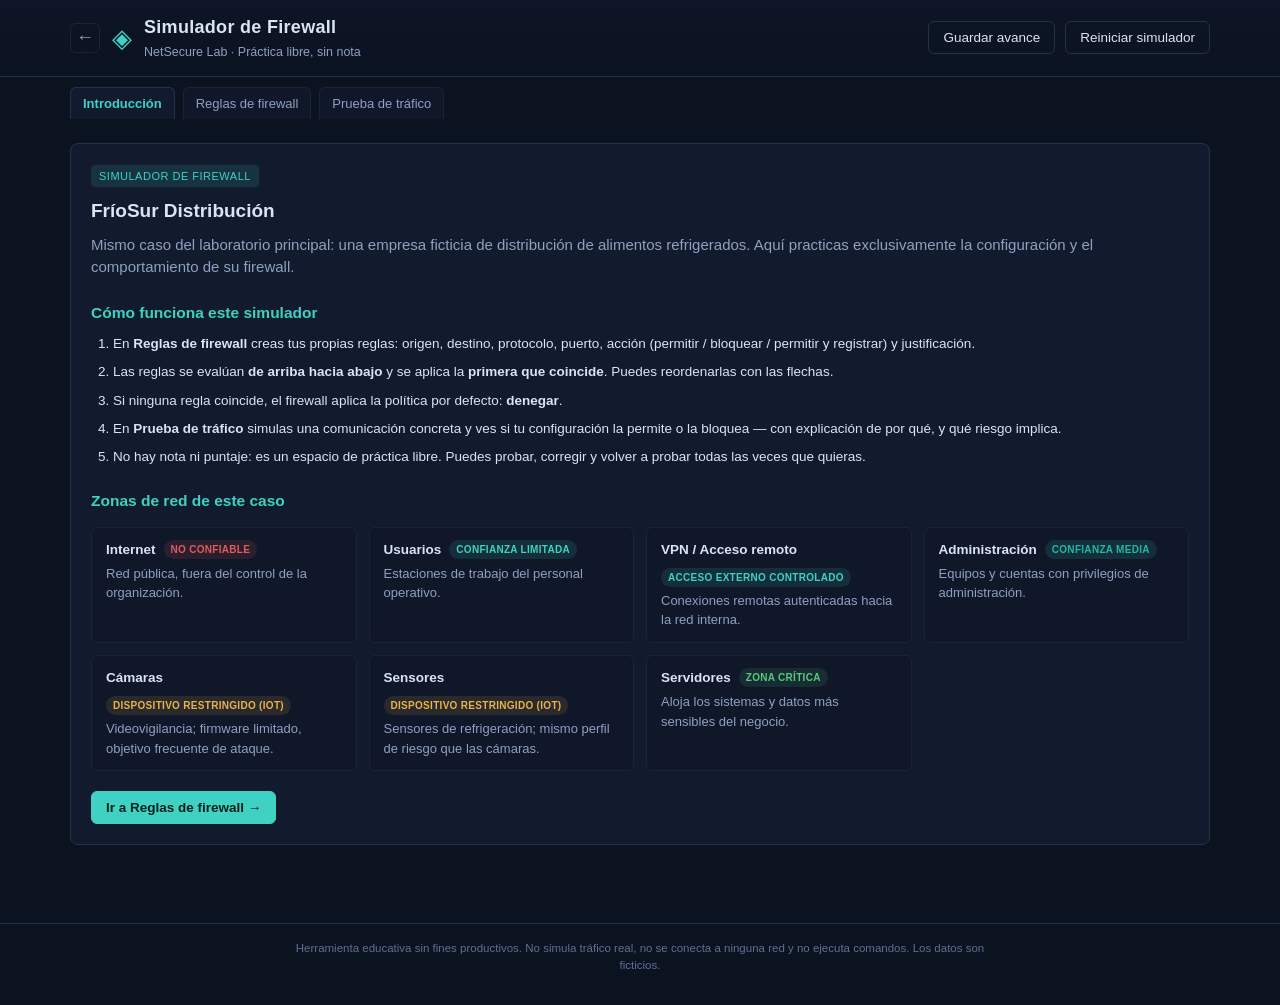
==== firewall-sim/index.html @ 4534922f "Agregar Simulador de Firewall y página de inicio con selector Reestructura el repositorio para aloja" ====
<!DOCTYPE html>
<html lang="es">
<head>
<meta charset="UTF-8">
<meta name="viewport" content="width=device-width, initial-scale=1.0">
<title>Simulador de Firewall · NetSecure Lab</title>
<link rel="stylesheet" href="css/style.css">
</head>
<body>

<header class="app-header">
  <div class="header-inner">
    <div class="brand">
      <a href="../index.html" class="brand-back" title="Volver al inicio">←</a>
      <span class="brand-mark">◈</span>
      <div class="brand-text">
        <h1>Simulador de Firewall</h1>
        <p>NetSecure Lab · Práctica libre, sin nota</p>
      </div>
    </div>
    <div class="header-actions">
      <button id="btnGuardar" class="btn btn-ghost">Guardar avance</button>
      <button id="btnReiniciar" class="btn btn-ghost">Reiniciar simulador</button>
    </div>
  </div>
</header>

<nav class="module-nav" id="moduleNav" aria-label="Navegación">
  <button class="nav-btn active" data-vista="introduccion">Introducción</button>
  <button class="nav-btn" data-vista="reglas">Reglas de firewall</button>
  <button class="nav-btn" data-vista="prueba">Prueba de tráfico</button>
</nav>

<main id="app" class="app-main">
  <p class="loading">Cargando simulador…</p>
</main>

<footer class="app-footer">
  <p>Herramienta educativa sin fines productivos. No simula tráfico real, no se conecta a ninguna red y no ejecuta comandos. Los datos son ficticios.</p>
</footer>

<div id="toast" class="toast" hidden></div>

<script src="js/motor.js"></script>
<script src="js/app.js"></script>
<script src="js/ui.js"></script>
</body>
</html>
---- firewall-sim/css/style.css ----
/* NetSecure Lab — Simulador de Firewall — mismo estilo tipo SOC del laboratorio principal */

:root {
  --bg: #0b1220;
  --bg-panel: #121b2e;
  --bg-panel-alt: #0f1729;
  --border: #24314d;
  --border-soft: #1a2439;
  --text: #dbe4f3;
  --text-muted: #8fa0c0;
  --text-faint: #5f7093;
  --accent: #3fd1c2;
  --accent-strong: #22b8a6;
  --accent-soft: rgba(63, 209, 194, 0.12);
  --warn: #e8b34a;
  --warn-soft: rgba(232, 179, 74, 0.12);
  --danger: #e35b5b;
  --danger-soft: rgba(227, 91, 91, 0.12);
  --ok: #58c97a;
  --ok-soft: rgba(88, 201, 122, 0.12);
  --radius: 8px;
  --font: "Segoe UI", Roboto, "Helvetica Neue", Arial, sans-serif;
  --font-mono: "Consolas", "SFMono-Regular", Menlo, monospace;
}

* { box-sizing: border-box; }

html, body {
  margin: 0;
  padding: 0;
  background: var(--bg);
  color: var(--text);
  font-family: var(--font);
  font-size: 15px;
  line-height: 1.5;
}

h1, h2, h3, h4 { font-weight: 600; margin: 0 0 8px; }
p { margin: 0 0 12px; }

/* ---------- Header ---------- */
.app-header {
  position: sticky;
  top: 0;
  z-index: 20;
  background: linear-gradient(180deg, #0d1526 0%, #0b1220 100%);
  border-bottom: 1px solid var(--border);
}
.header-inner {
  max-width: 1180px;
  margin: 0 auto;
  padding: 14px 20px;
  display: flex;
  align-items: center;
  justify-content: space-between;
  gap: 16px;
  flex-wrap: wrap;
}
.brand { display: flex; align-items: center; gap: 12px; }
.brand-back {
  color: var(--text-muted);
  text-decoration: none;
  font-size: 18px;
  border: 1px solid var(--border-soft);
  border-radius: 6px;
  width: 30px; height: 30px;
  display: flex; align-items: center; justify-content: center;
}
.brand-back:hover { color: var(--accent); border-color: var(--accent); }
.brand-mark {
  font-size: 26px;
  color: var(--accent);
  line-height: 1;
}
.brand-text h1 { font-size: 18px; margin: 0; letter-spacing: 0.3px; }
.brand-text p { margin: 2px 0 0; font-size: 12.5px; color: var(--text-muted); }

.header-actions { display: flex; align-items: center; gap: 10px; flex-wrap: wrap; }

.btn {
  font-family: var(--font);
  font-size: 13.5px;
  padding: 8px 14px;
  border-radius: 6px;
  border: 1px solid var(--border);
  background: var(--bg-panel);
  color: var(--text);
  cursor: pointer;
  transition: border-color .15s, background .15s;
}
.btn:hover { border-color: var(--accent); }
.btn-ghost { background: transparent; }
.btn-primary {
  background: var(--accent);
  border-color: var(--accent);
  color: #06201d;
  font-weight: 600;
}
.btn-primary:hover { background: var(--accent-strong); }
.btn-secondary { background: var(--bg-panel-alt); }
.btn-danger-outline {
  border-color: var(--danger);
  color: var(--danger);
  background: transparent;
}
.btn:disabled { opacity: .5; cursor: not-allowed; }

/* ---------- Nav ---------- */
.module-nav {
  max-width: 1180px;
  margin: 0 auto;
  padding: 10px 20px 0;
  display: flex;
  gap: 8px;
  flex-wrap: wrap;
}
.nav-btn {
  font-family: var(--font);
  font-size: 13px;
  padding: 8px 12px;
  border-radius: 6px 6px 0 0;
  border: 1px solid var(--border-soft);
  border-bottom: none;
  background: var(--bg-panel-alt);
  color: var(--text-muted);
  cursor: pointer;
}
.nav-btn:hover { color: var(--text); }
.nav-btn.active {
  background: var(--bg-panel);
  color: var(--accent);
  border-color: var(--border);
  font-weight: 600;
}

/* ---------- Main ---------- */
.app-main {
  max-width: 1180px;
  margin: 0 auto;
  padding: 24px 20px 60px;
}
.loading { color: var(--text-muted); padding: 40px 0; text-align: center; }

.panel {
  background: var(--bg-panel);
  border: 1px solid var(--border);
  border-radius: var(--radius);
  padding: 20px;
  margin-bottom: 18px;
}
.panel h2 { font-size: 19px; color: var(--text); }
.panel h3 { font-size: 15.5px; color: var(--accent); margin-top: 4px; }
.intro-text { color: var(--text-muted); }
.panel-empty {
  color: var(--text-faint);
  font-size: 13px;
  border: 1.5px dashed var(--border);
  border-radius: 8px;
  padding: 18px;
  text-align: center;
  margin-top: 12px;
}

.tag {
  display: inline-block;
  font-size: 11px;
  text-transform: uppercase;
  letter-spacing: 0.5px;
  padding: 3px 8px;
  border-radius: 4px;
  background: var(--accent-soft);
  color: var(--accent);
  margin-bottom: 10px;
}

.how-it-works { margin: 10px 0 0; padding-left: 22px; color: var(--text); font-size: 13.5px; }
.how-it-works li { margin-bottom: 8px; }

/* Case brief (zonas) */
.case-brief {
  display: grid;
  grid-template-columns: repeat(auto-fit, minmax(220px, 1fr));
  gap: 12px;
  margin-top: 14px;
}
.case-card {
  border: 1px solid var(--border-soft);
  border-radius: 6px;
  padding: 12px 14px;
  background: var(--bg-panel-alt);
}
.case-card h4 { margin: 0 0 4px; font-size: 13.5px; color: var(--text); display: flex; align-items: center; gap: 8px; flex-wrap: wrap; }
.case-card p { margin: 0; font-size: 13px; color: var(--text-muted); }

.trust-badge {
  font-size: 10px;
  text-transform: uppercase;
  letter-spacing: 0.3px;
  padding: 2px 7px;
  border-radius: 999px;
  font-weight: 700;
}
.trust-0 { background: var(--danger-soft); color: var(--danger); }
.trust-1 { background: var(--warn-soft); color: var(--warn); }
.trust-2 { background: rgba(63, 209, 194, 0.12); color: var(--accent); }
.trust-3 { background: rgba(63, 209, 194, 0.12); color: var(--accent-strong); }
.trust-4 { background: var(--ok-soft); color: var(--ok); }

/* ---------- Tables ---------- */
.table-wrap { overflow-x: auto; }
table.data-table {
  width: 100%;
  border-collapse: collapse;
  font-size: 13px;
  margin-top: 10px;
}
table.data-table th, table.data-table td {
  border: 1px solid var(--border-soft);
  padding: 8px 10px;
  text-align: left;
  vertical-align: top;
}
table.data-table th {
  background: var(--bg-panel-alt);
  color: var(--text-muted);
  font-weight: 600;
  font-size: 12px;
  text-transform: uppercase;
  letter-spacing: 0.3px;
}
table.data-table tr:nth-child(even) td { background: rgba(255,255,255,0.015); }
table.data-table td.center { text-align: center; }

.badge-resultado {
  font-size: 11px;
  font-weight: 700;
  text-transform: uppercase;
  padding: 2px 8px;
  border-radius: 4px;
}
.badge-resultado.ok { background: var(--ok-soft); color: var(--ok); }
.badge-resultado.warn { background: var(--warn-soft); color: var(--warn); }
.badge-resultado.bad { background: var(--danger-soft); color: var(--danger); }

/* ---------- Forms ---------- */
label.field-label { font-size: 13px; color: var(--text-muted); font-weight: 600; display: block; margin-top: 14px; margin-bottom: 4px; }

.decision-group { display: flex; flex-direction: column; gap: 4px; }
.decision-group label { font-size: 12.5px; display: flex; align-items: center; gap: 6px; cursor: pointer; }
.decision-row { flex-direction: row; gap: 18px; flex-wrap: wrap; }

/* ---------- Regla card ---------- */
.regla-card {
  border: 1px solid var(--border);
  border-radius: 8px;
  background: var(--bg-panel-alt);
  padding: 14px 16px;
  margin-bottom: 14px;
}
.regla-card.regla-deshabilitada { opacity: 0.55; }

.regla-top {
  display: flex;
  align-items: center;
  gap: 10px;
  flex-wrap: wrap;
  margin-bottom: 10px;
}
.regla-num {
  font-family: var(--font-mono);
  font-size: 12.5px;
  color: var(--text-faint);
  min-width: 28px;
}
.regla-nombre {
  flex: 1;
  min-width: 160px;
  font-family: var(--font);
  font-size: 14px;
  font-weight: 600;
  background: transparent;
  color: var(--text);
  border: none;
  border-bottom: 1px dashed var(--border);
  padding: 4px 2px;
}
.regla-nombre:focus { outline: none; border-color: var(--accent); }
.regla-toggle { font-size: 12px; color: var(--text-muted); display: flex; align-items: center; gap: 5px; white-space: nowrap; }
.regla-mover { display: flex; gap: 4px; margin-left: auto; }
.btn-icon {
  width: 28px; height: 28px;
  border: 1px solid var(--border-soft);
  background: var(--bg-panel);
  color: var(--text-muted);
  border-radius: 5px;
  cursor: pointer;
  font-size: 12px;
}
.btn-icon:hover { color: var(--text); border-color: var(--accent); }
.btn-icon:disabled { opacity: 0.35; cursor: not-allowed; }
.btn-icon-danger:hover { color: var(--danger); border-color: var(--danger); }

.regla-grid {
  display: grid;
  grid-template-columns: repeat(auto-fit, minmax(160px, 1fr));
  gap: 10px 14px;
}
.campo label { display: block; font-size: 11px; color: var(--text-faint); text-transform: uppercase; letter-spacing: 0.3px; margin-bottom: 3px; }
.campo select, .campo input[type=text], .campo textarea {
  width: 100%;
  font-family: var(--font);
  font-size: 13px;
  background: var(--bg-panel);
  color: var(--text);
  border: 1px solid var(--border-soft);
  border-radius: 5px;
  padding: 7px 9px;
}
.campo textarea { min-height: 50px; resize: vertical; }
.campo input[readonly] { color: var(--text-muted); background: var(--bg-panel-alt); }

.servicios-rapidos { display: flex; flex-wrap: wrap; gap: 6px; margin-top: 10px; }
.chip {
  font-family: var(--font);
  font-size: 11.5px;
  padding: 5px 10px;
  border-radius: 999px;
  border: 1px solid var(--border-soft);
  background: var(--bg-panel);
  color: var(--text-muted);
  cursor: pointer;
}
.chip:hover { color: var(--accent); border-color: var(--accent); }
.chip-sugerencia { color: var(--accent); border-color: var(--accent-soft); background: var(--accent-soft); }

.avisos-box { margin-top: 12px; display: flex; flex-direction: column; gap: 6px; }
.aviso { font-size: 12px; padding: 6px 10px; border-radius: 5px; }
.aviso-insegura { background: var(--danger-soft); color: var(--danger); }
.aviso-advertencia { background: var(--warn-soft); color: var(--warn); }
.aviso-sugerencia { background: var(--accent-soft); color: var(--accent); }

/* ---------- Resultado de prueba ---------- */
.feedback-box {
  margin-top: 18px;
  border-radius: 8px;
  border: 1px solid var(--border);
  background: var(--bg-panel-alt);
  padding: 16px 18px;
}
.resultado-badge {
  display: inline-block;
  font-size: 15px;
  font-weight: 800;
  letter-spacing: 0.5px;
  padding: 6px 16px;
  border-radius: 6px;
  margin-bottom: 10px;
}
.resultado-ok { background: var(--ok-soft); color: var(--ok); }
.resultado-warn { background: var(--warn-soft); color: var(--warn); }
.resultado-bad { background: var(--danger-soft); color: var(--danger); }

.feedback-dl dt { font-size: 11px; color: var(--text-faint); text-transform: uppercase; letter-spacing: 0.3px; margin-top: 10px; }
.feedback-dl dd { margin: 3px 0 0; font-size: 13.5px; color: var(--text); }
.feedback-dl dd.dd-riesgo { color: var(--warn); }
.feedback-dl dd.dd-info { color: var(--text-muted); font-style: italic; }

/* ---------- Buttons row ---------- */
.module-actions { display: flex; gap: 10px; margin-top: 20px; flex-wrap: wrap; }

/* ---------- Toast ---------- */
.toast {
  position: fixed;
  bottom: 22px;
  left: 50%;
  transform: translateX(-50%);
  background: var(--bg-panel);
  border: 1px solid var(--accent);
  color: var(--text);
  padding: 10px 18px;
  border-radius: 6px;
  font-size: 13.5px;
  z-index: 100;
  box-shadow: 0 6px 20px rgba(0,0,0,.4);
  max-width: 90vw;
}

/* ---------- Footer ---------- */
.app-footer { border-top: 1px solid var(--border); padding: 16px 20px 30px; text-align: center; }
.app-footer p { color: var(--text-faint); font-size: 11.5px; max-width: 700px; margin: 0 auto; }

/* ---------- Responsive ---------- */
@media (max-width: 720px) {
  .header-inner { flex-direction: column; align-items: flex-start; }
  .module-nav { overflow-x: auto; flex-wrap: nowrap; padding-bottom: 4px; }
  .nav-btn { flex: 0 0 auto; }
  table.data-table { font-size: 12px; }
  .regla-mover { margin-left: 0; }
}
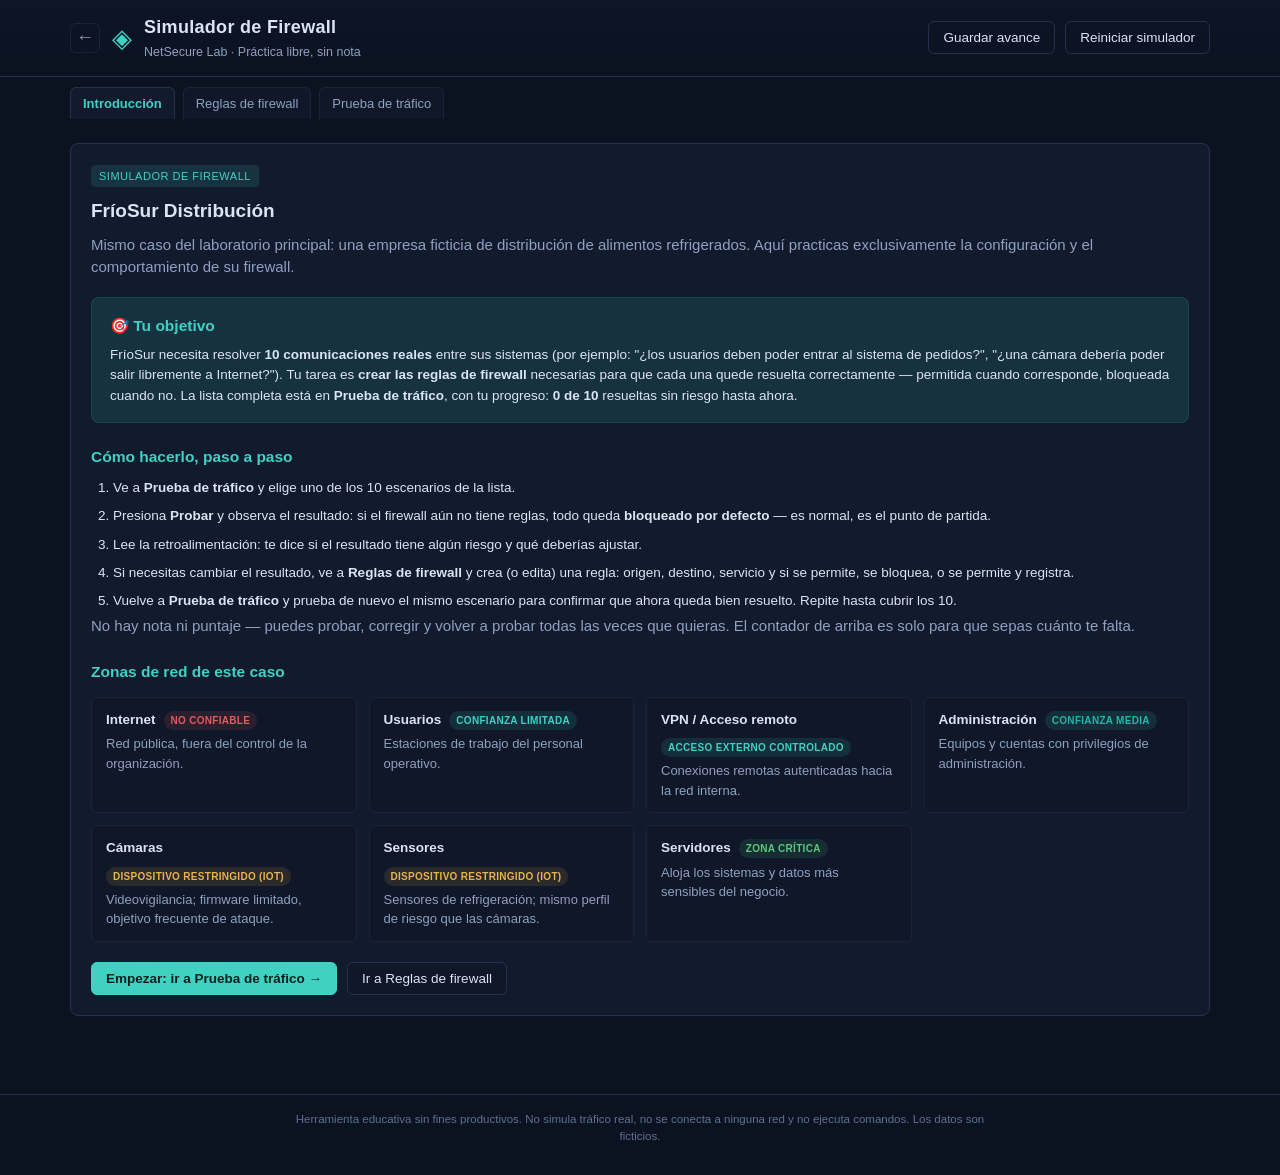
==== commit 257d5ff1: "Hacer el simulador de firewall más intuitivo: objetivo claro y checklist El simulador funcionaba bie" ====
--- a/firewall-sim/index.html
+++ b/firewall-sim/index.html
@@ -19,6 +19,7 @@
       </div>
     </div>
     <div class="header-actions">
+      <span id="progresoBadge" class="score-badge" hidden>Escenarios resueltos: <strong id="progresoValue">0</strong>/<span id="progresoMax">10</span></span>
       <button id="btnGuardar" class="btn btn-ghost">Guardar avance</button>
       <button id="btnReiniciar" class="btn btn-ghost">Reiniciar simulador</button>
     </div>
--- a/firewall-sim/css/style.css
+++ b/firewall-sim/css/style.css
@@ -77,6 +77,16 @@
 
 .header-actions { display: flex; align-items: center; gap: 10px; flex-wrap: wrap; }
 
+.score-badge {
+  font-size: 13px;
+  color: var(--text-muted);
+  border: 1px solid var(--border);
+  padding: 6px 12px;
+  border-radius: 999px;
+  background: var(--bg-panel);
+}
+.score-badge strong { color: var(--accent); }
+
 .btn {
   font-family: var(--font);
   font-size: 13.5px;
@@ -176,6 +186,33 @@
 .how-it-works { margin: 10px 0 0; padding-left: 22px; color: var(--text); font-size: 13.5px; }
 .how-it-works li { margin-bottom: 8px; }
 
+/* Objetivo (Introducción) */
+.objetivo-box {
+  margin-top: 18px;
+  border: 1px solid var(--accent-soft);
+  background: var(--accent-soft);
+  border-radius: 8px;
+  padding: 16px 18px;
+}
+.objetivo-box h3 { color: var(--accent); font-size: 15.5px; }
+.objetivo-box p { color: var(--text); font-size: 13.5px; }
+
+/* Checklist de escenarios sugeridos (Prueba de tráfico) */
+.checklist { display: flex; flex-direction: column; gap: 8px; margin-top: 14px; }
+.escenario-item {
+  display: flex;
+  align-items: center;
+  gap: 14px;
+  border: 1px solid var(--border-soft);
+  border-radius: 7px;
+  padding: 10px 14px;
+  background: var(--bg-panel-alt);
+  flex-wrap: wrap;
+}
+.escenario-texto { flex: 1; min-width: 200px; font-size: 13.5px; color: var(--text); }
+.escenario-servicio { color: var(--text-muted); font-weight: 400; font-size: 12.5px; }
+.escenario-contexto { color: var(--text-faint); font-size: 12px; margin-top: 2px; }
+
 /* Case brief (zonas) */
 .case-brief {
   display: grid;
@@ -241,6 +278,7 @@
 .badge-resultado.ok { background: var(--ok-soft); color: var(--ok); }
 .badge-resultado.warn { background: var(--warn-soft); color: var(--warn); }
 .badge-resultado.bad { background: var(--danger-soft); color: var(--danger); }
+.badge-resultado.pendiente { background: var(--border-soft); color: var(--text-faint); }
 
 /* ---------- Forms ---------- */
 label.field-label { font-size: 13px; color: var(--text-muted); font-weight: 600; display: block; margin-top: 14px; margin-bottom: 4px; }
